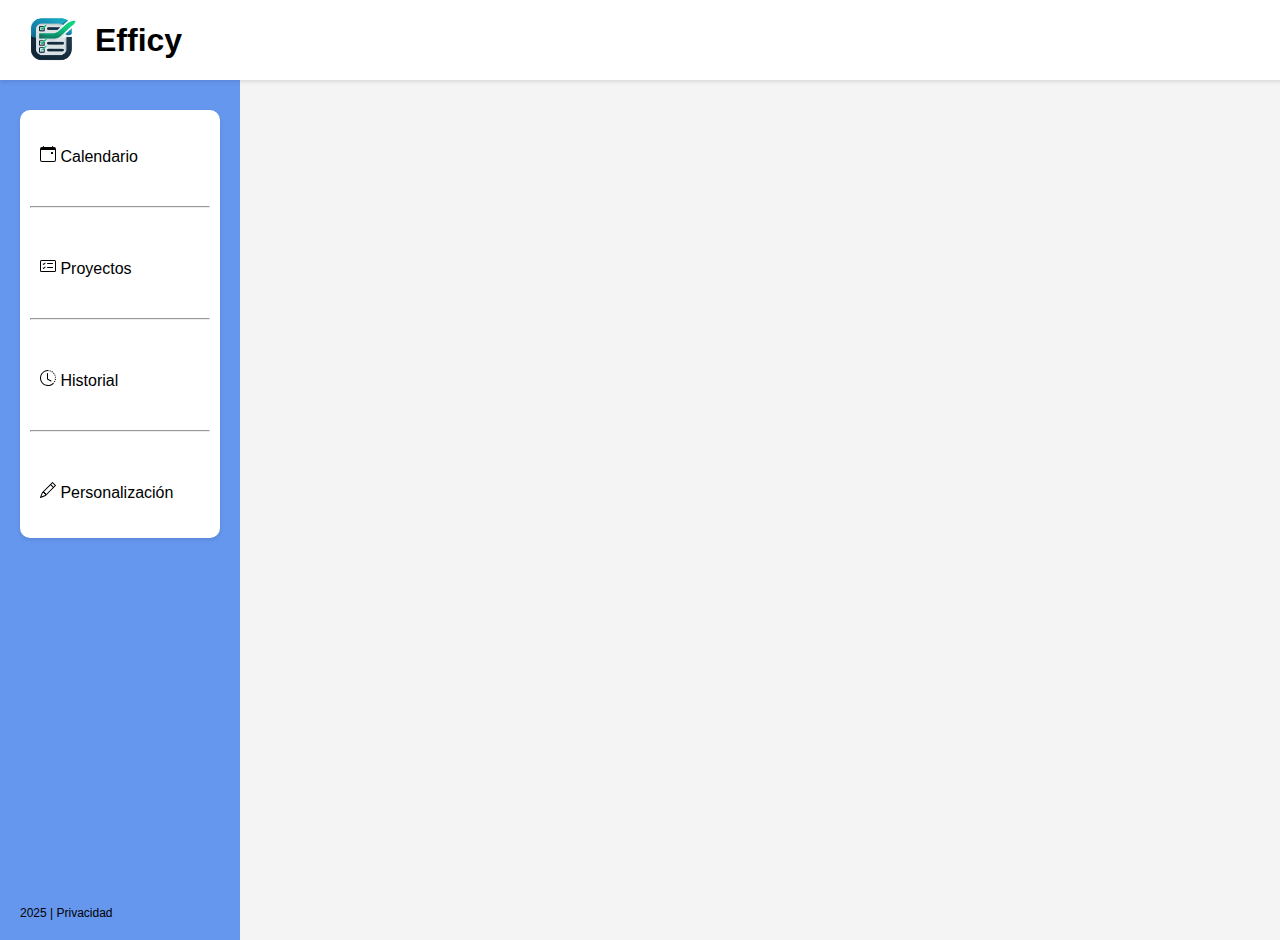
==== EfficyAvances/HomeEfficy/calendario.html @ 02f13c72 "Add files" ====
<!DOCTYPE html>
<html lang="es">
<head>
    <meta charset="UTF-8">
    <meta name="viewport" content="width=device-width, initial-scale=1.0">
    <title>Efficy Dashboard</title>
    <link rel="stylesheet" href="Assets/home/style.css">
</head>
<body>
    <header>
        <a href="home.html" style="text-decoration: none; display: flex; align-items: center;">
        <img style="display: block; margin-right: 10px;" src="Assets/img/logo.png" alt="Logo de Efficy">
        <h1 style="margin: 0;">Efficy</h1>
        </a>
        <div class="user-info">
            <span style="margin-right: 30px;"><svg xmlns="http://www.w3.org/2000/svg" width="16" height="16" fill="currentColor" class="bi bi-bell" viewBox="0 0 16 16">
                <path d="M8 16a2 2 0 0 0 2-2H6a2 2 0 0 0 2 2M8 1.918l-.797.161A4 4 0 0 0 4 6c0 .628-.134 2.197-.459 3.742-.16.767-.376 1.566-.663 2.258h10.244c-.287-.692-.502-1.49-.663-2.258C12.134 8.197 12 6.628 12 6a4 4 0 0 0-3.203-3.92zM14.22 12c.223.447.481.801.78 1H1c.299-.199.557-.553.78-1C2.68 10.2 3 6.88 3 6c0-2.42 1.72-4.44 4.005-4.901a1 1 0 1 1 1.99 0A5 5 0 0 1 13 6c0 .88.32 4.2 1.22 6"/>
              </svg></span>
            <span style="margin-right: 10px;">Sebastián Acosta</span>
            <span><svg xmlns="http://www.w3.org/2000/svg" width="16" height="16" fill="currentColor" class="bi bi-person-circle" viewBox="0 0 16 16">
                <path d="M11 6a3 3 0 1 1-6 0 3 3 0 0 1 6 0"/>
                <path fill-rule="evenodd" d="M0 8a8 8 0 1 1 16 0A8 8 0 0 1 0 8m8-7a7 7 0 0 0-5.468 11.37C3.242 11.226 4.805 10 8 10s4.757 1.225 5.468 2.37A7 7 0 0 0 8 1"/>
              </svg></span>
        </div>
    </header>
    <div class="sidebar">
        <div class="container">
        <ul>
            <li><a href="calendario.html">
                <svg xmlns="http://www.w3.org/2000/svg" width="16" height="16" fill="currentColor" class="bi bi-calendar-event" viewBox="0 0 16 16">
                <path d="M11 6.5a.5.5 0 0 1 .5-.5h1a.5.5 0 0 1 .5.5v1a.5.5 0 0 1-.5.5h-1a.5.5 0 0 1-.5-.5z"/>
                <path d="M3.5 0a.5.5 0 0 1 .5.5V1h8V.5a.5.5 0 0 1 1 0V1h1a2 2 0 0 1 2 2v11a2 2 0 0 1-2 2H2a2 2 0 0 1-2-2V3a2 2 0 0 1 2-2h1V.5a.5.5 0 0 1 .5-.5M1 4v10a1 1 0 0 0 1 1h12a1 1 0 0 0 1-1V4z"/>
              </svg> Calendario
            </a></li>
            <hr>
            <li><a href="proyectos.html">
                <svg xmlns="http://www.w3.org/2000/svg" width="16" height="16" fill="currentColor" class="bi bi-card-checklist" viewBox="0 0 16 16">
                <path d="M14.5 3a.5.5 0 0 1 .5.5v9a.5.5 0 0 1-.5.5h-13a.5.5 0 0 1-.5-.5v-9a.5.5 0 0 1 .5-.5zm-13-1A1.5 1.5 0 0 0 0 3.5v9A1.5 1.5 0 0 0 1.5 14h13a1.5 1.5 0 0 0 1.5-1.5v-9A1.5 1.5 0 0 0 14.5 2z"/>
                <path d="M7 5.5a.5.5 0 0 1 .5-.5h5a.5.5 0 0 1 0 1h-5a.5.5 0 0 1-.5-.5m-1.496-.854a.5.5 0 0 1 0 .708l-1.5 1.5a.5.5 0 0 1-.708 0l-.5-.5a.5.5 0 1 1 .708-.708l.146.147 1.146-1.147a.5.5 0 0 1 .708 0M7 9.5a.5.5 0 0 1 .5-.5h5a.5.5 0 0 1 0 1h-5a.5.5 0 0 1-.5-.5m-1.496-.854a.5.5 0 0 1 0 .708l-1.5 1.5a.5.5 0 0 1-.708 0l-.5-.5a.5.5 0 0 1 .708-.708l.146.147 1.146-1.147a.5.5 0 0 1 .708 0"/>
              </svg> Proyectos
            </a></li>
            <hr>
            <li><a href="historial.html">
                <svg xmlns="http://www.w3.org/2000/svg" width="16" height="16" fill="currentColor" class="bi bi-clock-history" viewBox="0 0 16 16">
                <path d="M8.515 1.019A7 7 0 0 0 8 1V0a8 8 0 0 1 .589.022zm2.004.45a7 7 0 0 0-.985-.299l.219-.976q.576.129 1.126.342zm1.37.71a7 7 0 0 0-.439-.27l.493-.87a8 8 0 0 1 .979.654l-.615.789a7 7 0 0 0-.418-.302zm1.834 1.79a7 7 0 0 0-.653-.796l.724-.69q.406.429.747.91zm.744 1.352a7 7 0 0 0-.214-.468l.893-.45a8 8 0 0 1 .45 1.088l-.95.313a7 7 0 0 0-.179-.483m.53 2.507a7 7 0 0 0-.1-1.025l.985-.17q.1.58.116 1.17zm-.131 1.538q.05-.254.081-.51l.993.123a8 8 0 0 1-.23 1.155l-.964-.267q.069-.247.12-.501m-.952 2.379q.276-.436.486-.908l.914.405q-.24.54-.555 1.038zm-.964 1.205q.183-.183.35-.378l.758.653a8 8 0 0 1-.401.432z"/>
                <path d="M8 1a7 7 0 1 0 4.95 11.95l.707.707A8.001 8.001 0 1 1 8 0z"/>
                <path d="M7.5 3a.5.5 0 0 1 .5.5v5.21l3.248 1.856a.5.5 0 0 1-.496.868l-3.5-2A.5.5 0 0 1 7 9V3.5a.5.5 0 0 1 .5-.5"/>
              </svg> Historial
            </a></li>
            <hr>
            <li><a href="personalizacion.html">
                <svg xmlns="http://www.w3.org/2000/svg" width="16" height="16" fill="currentColor" class="bi bi-pencil" viewBox="0 0 16 16">
                <path d="M12.146.146a.5.5 0 0 1 .708 0l3 3a.5.5 0 0 1 0 .708l-10 10a.5.5 0 0 1-.168.11l-5 2a.5.5 0 0 1-.65-.65l2-5a.5.5 0 0 1 .11-.168zM11.207 2.5 13.5 4.793 14.793 3.5 12.5 1.207zm1.586 3L10.5 3.207 4 9.707V10h.5a.5.5 0 0 1 .5.5v.5h.5a.5.5 0 0 1 .5.5v.5h.293zm-9.761 5.175-.106.106-1.528 3.821 3.821-1.528.106-.106A.5.5 0 0 1 5 12.5V12h-.5a.5.5 0 0 1-.5-.5V11h-.5a.5.5 0 0 1-.468-.325"/>
              </svg> Personalización
            </a></li>
        </ul>
        </div>
        <footer>
            <span>2025</span> | <a href="#">Privacidad</a>
        </footer>
    </div>
    
</body>
</html>
---- EfficyAvances/HomeEfficy/Assets/home/style.css ----
body {
    font-family: Arial, sans-serif;
    margin: 0;
    background: #f4f4f4;
}
header {
    position: relative;
    top: 0;
    left: 0;
    width: 100%;
    background: white;
    padding: 15px;
    box-shadow: 0 2px 4px rgba(0, 0, 0, 0.1);
    display: flex;
    align-items: center;    
    z-index: 1000;
    height: 50px;
}
.sidebar {
    position: absolute;
    left: 0;
    top: 60px;
    width: 200px;
    height: calc(100vh - 60px);
    background: #6597ee;
    color: black;
    padding: 20px;
    display: flex;
    flex-direction: column;
    justify-content: space-between;
}
.sidebar h2 {
    margin: 0 0 20px;
}
.sidebar ul {
    list-style: none;
    padding: 0;
}
.sidebar ul li {
    padding: 10px 10px;
    cursor: pointer;
}
.sidebar hr {
    margin-bottom: 40px;
    margin-top: 30px;
}
.sidebar footer {
    font-size: 12px;
}
.main-content {
    margin-left: 250px;
    margin-top: 60px;
    padding: 20px;
}
.dashboard {
    display: flex;
    gap: 20px;
    margin-top: -20px;
}
.tasks, .projects {
    background: white;
    padding: 40px;
    border-radius: 15px;
}
.tasks li, .projects li {
    margin-bottom: 20px;
}	
.tasks {
    margin-left: 70px;
    margin-right: 30px;
    height: 500px;
    width: 500px;
}
.projects {
    height: 240px;
    width: 500px;
    margin-bottom: 10px;
}
.add-buttons div {
    background: white;
    padding: 20px;
    border-radius: 10px;
    text-align: center;
    flex: 1;
    cursor: pointer;
}
.user-info {
    display: flex;
    align-items: flex-end;
    margin-left: 1200px;
}
.user-info span {
    margin-right: 20px;
}

img {
    width: 70px;
    height: 70px;
    border-radius: 50%;
    margin-right: 10px;
}	

.container {
    background-color: white;
    padding: 10px;
    border-radius: 10px; 
    box-shadow: 0 2px 4px rgba(0, 0, 0, 0.1);
    margin-top: 30px;
}

a {
    text-decoration: none;
    color: black;
}

.container2 {
    display: flex;
    flex-direction: column;
}

.projects {
    order: 1; /* Coloca este bloque primero */
}

.add-buttons {
    order: 2;
    display: flex; /* Usa flexbox para alinear los botones */
    justify-content: center; /* Centra los botones horizontalmente */
    align-items: center; /* Centra los botones verticalmente */
    gap: 10px; /* Espacio entre los botones */
}

.add-project, .add-team {
    display: flex; /* Aplica flexbox a cada botón */
    flex-direction: column; /* Apila el icono encima del texto */
    justify-content: center; /* Centra el contenido horizontalmente */
    align-items: center; /* Centra el contenido verticalmente */
    padding: 10px; 
    background-color: #f0f0f0; 
    border-radius: 5px; 
    cursor: pointer; 
    height: 210px; /* Altura de los botones */
    font-size: x-large; /* Tamaño de la fuente */
}
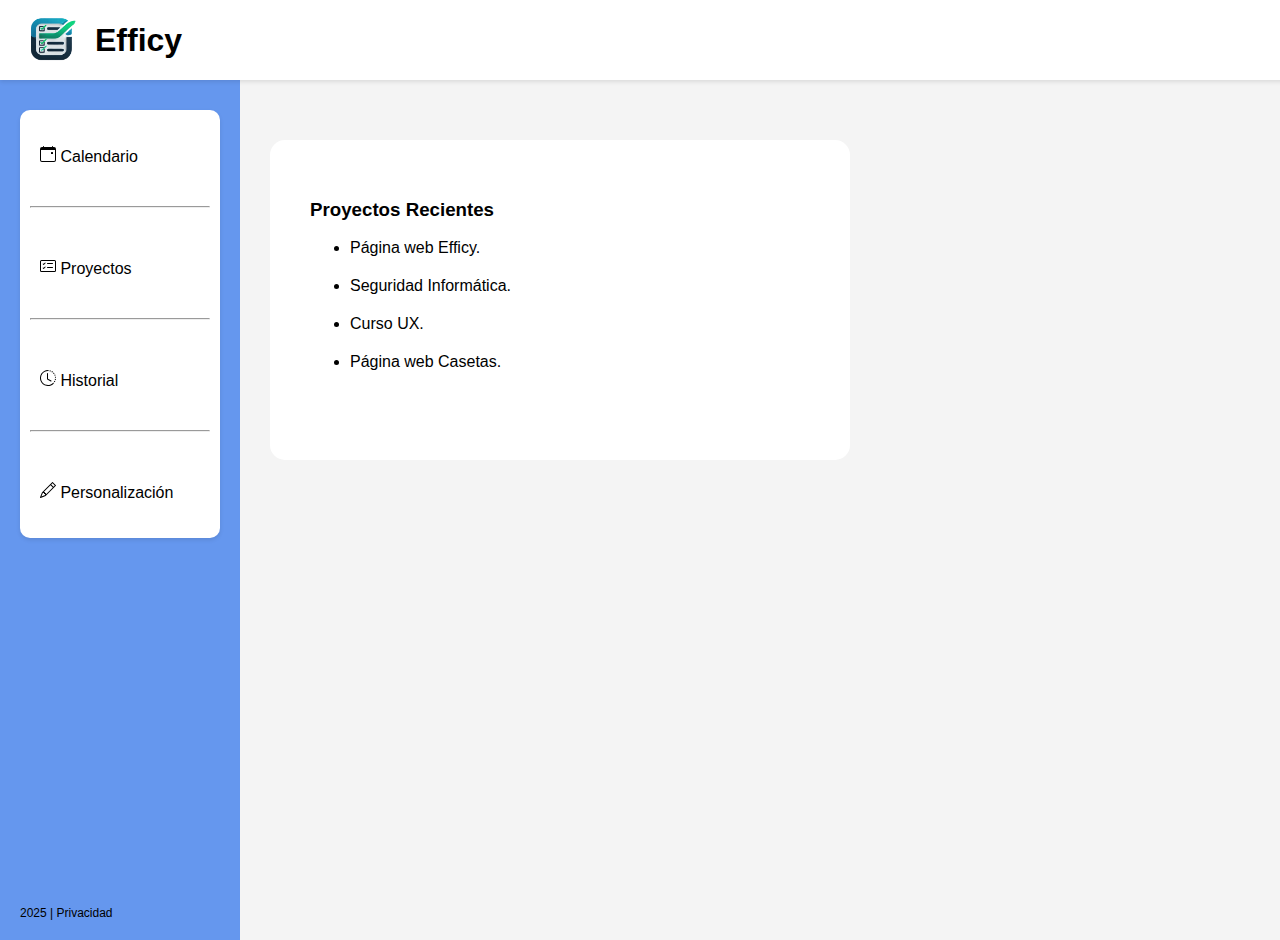
==== commit 5e4d3d06: "Calendario" ====
--- a/EfficyAvances/HomeEfficy/calendario.html
+++ b/EfficyAvances/HomeEfficy/calendario.html
@@ -17,10 +17,12 @@
                 <path d="M8 16a2 2 0 0 0 2-2H6a2 2 0 0 0 2 2M8 1.918l-.797.161A4 4 0 0 0 4 6c0 .628-.134 2.197-.459 3.742-.16.767-.376 1.566-.663 2.258h10.244c-.287-.692-.502-1.49-.663-2.258C12.134 8.197 12 6.628 12 6a4 4 0 0 0-3.203-3.92zM14.22 12c.223.447.481.801.78 1H1c.299-.199.557-.553.78-1C2.68 10.2 3 6.88 3 6c0-2.42 1.72-4.44 4.005-4.901a1 1 0 1 1 1.99 0A5 5 0 0 1 13 6c0 .88.32 4.2 1.22 6"/>
               </svg></span>
             <span style="margin-right: 10px;">Sebastián Acosta</span>
-            <span><svg xmlns="http://www.w3.org/2000/svg" width="16" height="16" fill="currentColor" class="bi bi-person-circle" viewBox="0 0 16 16">
+            <span>
+              <svg xmlns="http://www.w3.org/2000/svg" width="16" height="16" fill="currentColor" class="bi bi-person-circle" viewBox="0 0 16 16">
                 <path d="M11 6a3 3 0 1 1-6 0 3 3 0 0 1 6 0"/>
                 <path fill-rule="evenodd" d="M0 8a8 8 0 1 1 16 0A8 8 0 0 1 0 8m8-7a7 7 0 0 0-5.468 11.37C3.242 11.226 4.805 10 8 10s4.757 1.225 5.468 2.37A7 7 0 0 0 8 1"/>
-              </svg></span>
+              </svg>
+            </span>
         </div>
     </header>
     <div class="sidebar">
@@ -59,6 +61,22 @@
             <span>2025</span> | <a href="#">Privacidad</a>
         </footer>
     </div>
-    
+    <div class="main-content">
+      <section class="dashboard">
+          
+          <div class="container2">
+          <div class="projects">
+              <h3>Proyectos Recientes</h3>
+              <ul>
+                  <li>Página web Efficy.</li>
+                  <li>Seguridad Informática.</li>
+                  <li>Curso UX.</li>
+                  <li>Página web Casetas.</li>
+              </ul>
+          </div>
+          
+      </div>
+      </section>
+  </div>
 </body>
 </html>
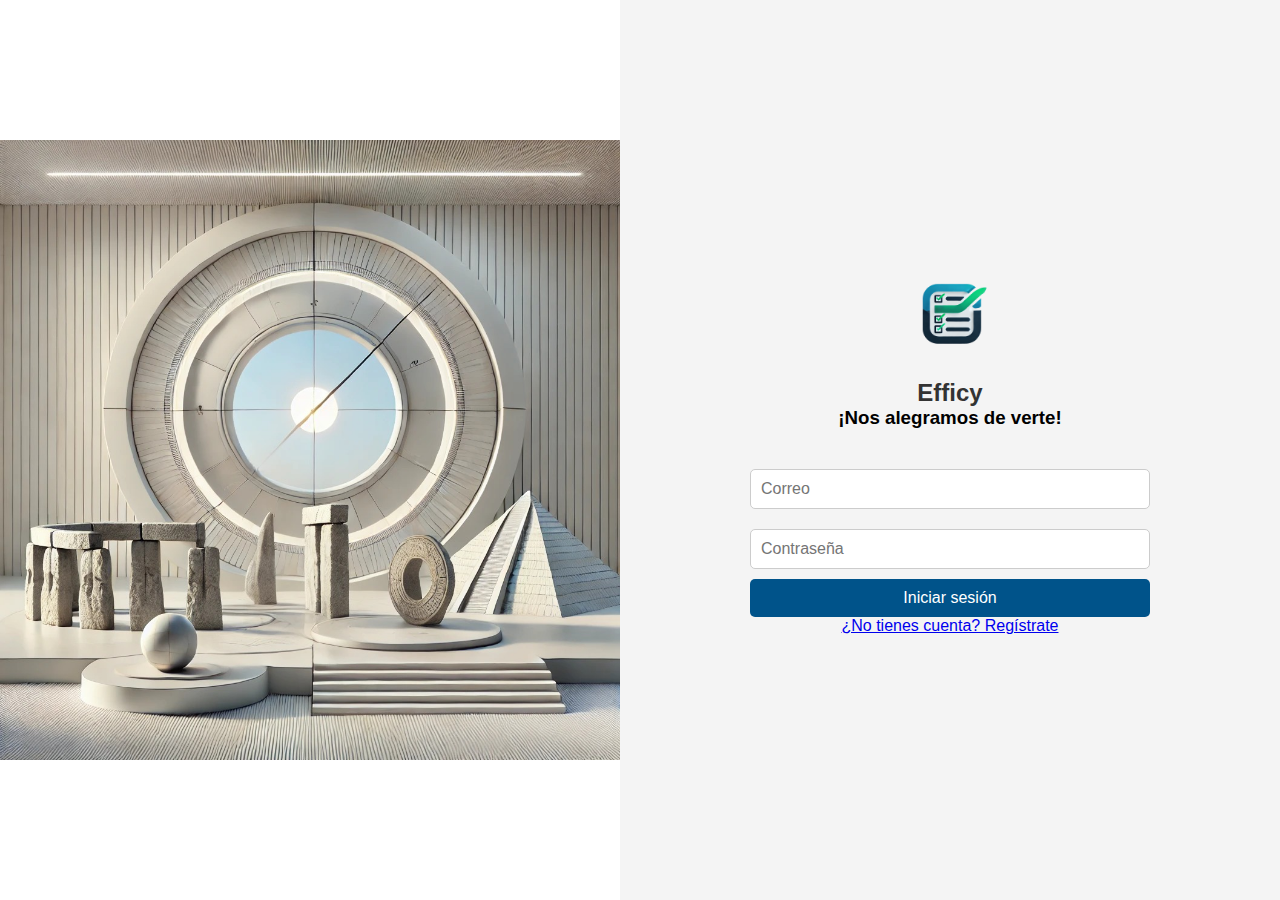
==== commit 1acae997: "cambios de pantalla" ====
--- a/EfficyAvances/HomeEfficy/calendario.html
+++ b/EfficyAvances/HomeEfficy/calendario.html
@@ -5,6 +5,7 @@
     <meta name="viewport" content="width=device-width, initial-scale=1.0">
     <title>Efficy Dashboard</title>
     <link rel="stylesheet" href="Assets/home/style.css">
+    <script src="Assets/login/login.js"></script>
 </head>
 <body>
     <header>
@@ -16,13 +17,11 @@
             <span style="margin-right: 30px;"><svg xmlns="http://www.w3.org/2000/svg" width="16" height="16" fill="currentColor" class="bi bi-bell" viewBox="0 0 16 16">
                 <path d="M8 16a2 2 0 0 0 2-2H6a2 2 0 0 0 2 2M8 1.918l-.797.161A4 4 0 0 0 4 6c0 .628-.134 2.197-.459 3.742-.16.767-.376 1.566-.663 2.258h10.244c-.287-.692-.502-1.49-.663-2.258C12.134 8.197 12 6.628 12 6a4 4 0 0 0-3.203-3.92zM14.22 12c.223.447.481.801.78 1H1c.299-.199.557-.553.78-1C2.68 10.2 3 6.88 3 6c0-2.42 1.72-4.44 4.005-4.901a1 1 0 1 1 1.99 0A5 5 0 0 1 13 6c0 .88.32 4.2 1.22 6"/>
               </svg></span>
-            <span style="margin-right: 10px;">Sebastián Acosta</span>
-            <span>
-              <svg xmlns="http://www.w3.org/2000/svg" width="16" height="16" fill="currentColor" class="bi bi-person-circle" viewBox="0 0 16 16">
+            <span id="usuarioCorreo" style="margin-right: 10px;"></span>
+            <svg xmlns="http://www.w3.org/2000/svg" width="16" height="16" fill="currentColor" class="bi bi-person-circle" viewBox="0 0 16 16">
                 <path d="M11 6a3 3 0 1 1-6 0 3 3 0 0 1 6 0"/>
                 <path fill-rule="evenodd" d="M0 8a8 8 0 1 1 16 0A8 8 0 0 1 0 8m8-7a7 7 0 0 0-5.468 11.37C3.242 11.226 4.805 10 8 10s4.757 1.225 5.468 2.37A7 7 0 0 0 8 1"/>
-              </svg>
-            </span>
+            </svg>
         </div>
     </header>
     <div class="sidebar">
@@ -80,3 +79,15 @@
   </div>
 </body>
 </html>
+<script>
+  // Recuperar el correo del usuario logueado desde localStorage
+  const usuarioCorreo = localStorage.getItem("usuarioLogueado");
+
+  // Mostrar el correo en el span correspondiente
+  if (usuarioCorreo) {
+      document.getElementById("usuarioCorreo").textContent = usuarioCorreo;
+  } else {
+      // Si no hay usuario logueado, redirigir al login
+      window.location.href = "login.html";
+  }
+</script>